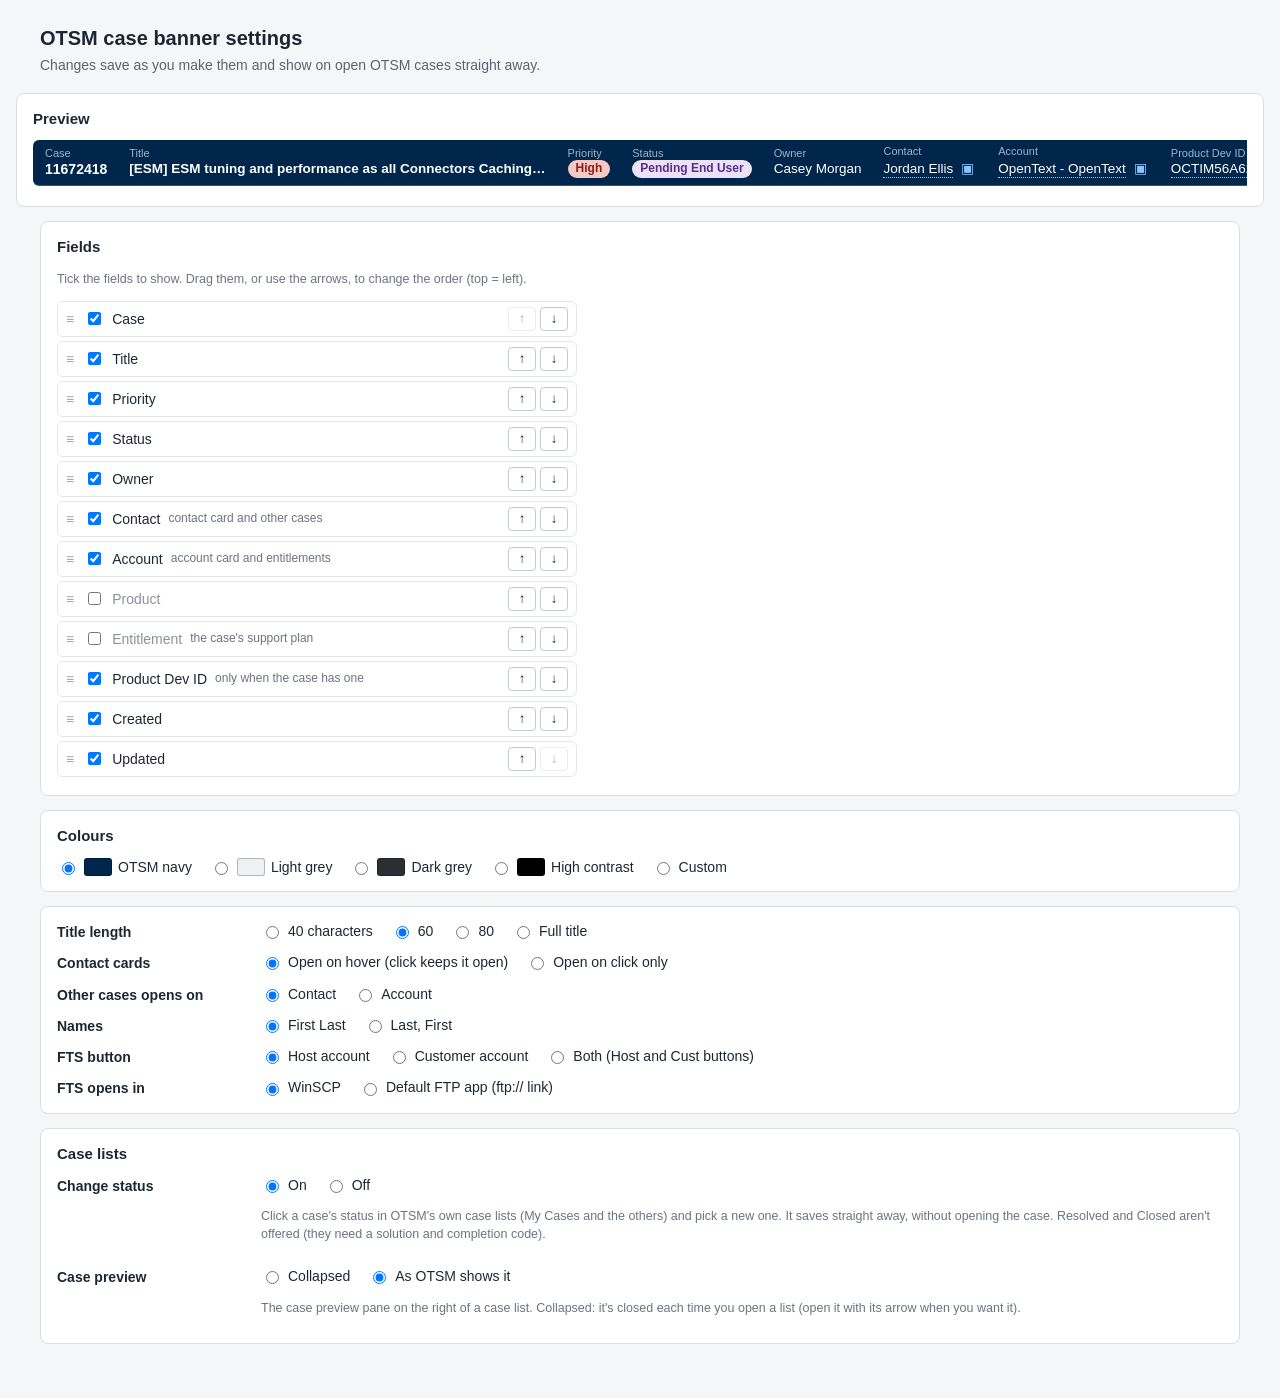
==== extension/options.html @ d8341c57 "1.7.2.1 (test build): setting to start case lists with OTSM's case preview collapsed Settings: a Cas" ====
<!doctype html>
<html lang="en">
<head>
<meta charset="utf-8">
<title>OTSM case banner settings</title>
<link rel="stylesheet" href="banner.css">
<style>
  body { margin: 0; background: #f4f6f8; color: #1d2733; font: 14px/1.45 "Segoe UI", Roboto, Arial, sans-serif; }
  main { max-width: 1200px; margin: 0 auto; padding: 0 16px 40px; }
  main:first-of-type { padding: 20px 16px 0; }
  h1 { font-size: 20px; margin: 4px 0 2px; }
  .sub { color: #5a6470; margin: 0 0 18px; }
  .version { font-size: 14px; font-weight: 400; color: #6b7480; margin-left: 6px; }
  section { background: #fff; border: 1px solid #d9dee3; border-radius: 8px; padding: 14px 16px; margin: 0 0 14px; }
  h2 { font-size: 15px; margin: 0 0 10px; }
  .hint { color: #6b7480; font-size: 12.5px; }
  /* Preview: the real banner styles, but in the page instead of fixed at the top */
  /* The preview uses the page's full width (the banner spans the whole window on OTSM); if it's still too wide,
     it scrolls, with the scrollbar below the banner rather than over it */
  section.preview { margin: 0 16px 14px; }
  .preview-scroll { overflow-x: auto; padding-bottom: 6px; margin-top: 4px; }
  #otsmb.otsmb-preview { position: static; height: 46px; border-radius: 6px; min-width: max-content; }
  /* Fields list */
  ul.fields { list-style: none; margin: 0; padding: 0; max-width: 520px; }
  ul.fields li { display: flex; align-items: center; gap: 10px; padding: 5px 8px; border: 1px solid #e3e7eb; border-radius: 6px; margin-bottom: 4px; background: #fff; cursor: grab; }
  ul.fields li.dragging { opacity: .4; }
  ul.fields li.over { border-color: #0b5cad; box-shadow: 0 -2px 0 #0b5cad; }
  ul.fields li label { flex: 1; display: flex; align-items: center; gap: 8px; cursor: pointer; }
  ul.fields li .note { color: #6b7480; font-size: 12px; }
  ul.fields li.off label span:first-of-type { color: #8a929b; }
  .arrows button { border: 1px solid #c4cad1; background: #fff; border-radius: 4px; width: 28px; height: 24px; cursor: pointer; color: #1d2733; }
  .arrows button:disabled { opacity: .35; cursor: default; }
  .grip { color: #a0a8b0; cursor: grab; user-select: none; }
  /* Choices */
  .choices { display: flex; flex-wrap: wrap; gap: 8px 18px; }
  .choices label { display: flex; align-items: center; gap: 6px; cursor: pointer; }
  .swatch { display: inline-block; width: 26px; height: 16px; border-radius: 3px; border: 1px solid rgba(0,0,0,.25); vertical-align: middle; }
  .custom { display: flex; gap: 16px; align-items: center; margin-top: 10px; }
  .custom input[type=color] { width: 44px; height: 28px; padding: 0; border: 1px solid #c4cad1; border-radius: 4px; background: none; }
  .row { display: grid; grid-template-columns: 190px 1fr; gap: 10px 14px; align-items: start; }
  .row > div:nth-child(odd) { font-weight: 600; padding-top: 1px; }
  #saved { position: fixed; right: 16px; bottom: 16px; background: #1b7f3b; color: #fff; padding: 6px 12px; border-radius: 6px; opacity: 0; transition: opacity .3s; }
  #saved.show { opacity: 1; }
  @media (max-width: 600px) { .row { grid-template-columns: 1fr; } }
</style>
</head>
<body>
<main>
  <h1>OTSM case banner settings <span id="version" class="version"></span></h1>
  <p class="sub">Changes save as you make them and show on open OTSM cases straight away.</p>
</main>
<section class="preview">
  <h2>Preview</h2>
  <div class="preview-scroll"><div id="otsmb" class="otsmb-preview"></div></div>
</section>
<main>
  <section>
    <h2>Fields</h2>
    <p class="hint">Tick the fields to show. Drag them, or use the arrows, to change the order (top = left).</p>
    <ul class="fields" id="fields"></ul>
  </section>

  <section>
    <h2>Colours</h2>
    <div class="choices" id="colors"></div>
    <div class="custom" id="custom">
      <label>Background <input type="color" id="customBg"></label>
      <label>Text <input type="color" id="customFg"></label>
    </div>
  </section>

  <section>
    <div class="row">
      <div>Title length</div>
      <div class="choices" id="titleMax"></div>
      <div>Contact cards</div>
      <div class="choices" id="cardsOnHover"></div>
      <div>Other cases opens on</div>
      <div class="choices" id="casesTab"></div>
      <div>Names</div>
      <div class="choices" id="names"></div>
      <div>FTS button</div>
      <div class="choices" id="fts"></div>
      <div>FTS opens in</div>
      <div class="choices" id="ftsApp"></div>
    </div>
  </section>
  <section>
    <h2>Case lists</h2>
    <div class="row">
      <div>Change status</div>
      <div>
        <div class="choices" id="statusEdit"></div>
        <p class="hint">Click a case's status in OTSM's own case lists (My Cases and the others) and pick a new one. It saves
          straight away, without opening the case. Resolved and Closed aren't offered (they need a solution and completion code).</p>
      </div>
      <div>Case preview</div>
      <div>
        <div class="choices" id="collapsePreview"></div>
        <p class="hint">The case preview pane on the right of a case list. Collapsed: it's closed each time you open a list
          (open it with its arrow when you want it).</p>
      </div>
    </div>
  </section>
</main>
<div id="saved">Saved</div>
<script src="settings.js"></script>
<script src="options.js"></script>
</body>
</html>
---- extension/banner.css ----
/* OTSM case banner. Everything is prefixed otsmb so it can't clash with SMAX's own styles. */
#otsmb {
  position: fixed; top: 0; left: 0; right: 0; z-index: 1035;
  height: var(--otsmb-h); box-sizing: border-box; padding: 0 12px;
  display: flex; align-items: center; gap: 22px; white-space: nowrap; overflow: hidden;
  background: var(--otsmb-bg, #00264b); color: var(--otsmb-fg, #fff); border-bottom: 1px solid var(--otsmb-line, rgba(255,255,255,.22));   /* colours from the settings (default OTSM's header navy) */
  font: 13px/1.3 "Segoe UI", Roboto, Arial, sans-serif;
}
html.otsmb-on { --otsmb-h: 46px; }
/* Push SMAX down below the banner: the page itself, its fixed navy header and the compact case header it shows once scrolled */
html.otsmb-on body { padding-top: var(--otsmb-h) !important; }
html.otsmb-on .navbar-fixed-top { top: var(--otsmb-h) !important; }
html.otsmb-on .pl-entity-page-minimized-header { top: calc(56px + var(--otsmb-h)) !important; }

/* When the window is narrow the title gives up room, then title and account together, then the contact (fit() in banner.js) */
#otsmb .otsmb-col { display: flex; flex-direction: column; justify-content: center; min-width: 0; flex: none; }
#otsmb .otsmb-grow { flex: 0 1 auto; min-width: 80px; }
#otsmb.otsmb-measure .otsmb-grow { flex: none !important; width: auto !important; }
#otsmb .otsmb-col-account .otsmb-value, #otsmb .otsmb-col-contact .otsmb-value { overflow: hidden; }
#otsmb .otsmb-label { font-size: 11px; color: var(--otsmb-label, #9db4cc); line-height: 1.2; }
#otsmb .otsmb-value { display: flex; align-items: center; gap: 3px 6px; min-width: 0; font-size: 13.5px; }
#otsmb .otsmb-value > * { min-width: 0; }
#otsmb .otsmb-id { font-weight: 700; font-size: 14px; cursor: copy; }
#otsmb .otsmb-copied { opacity: .55; }
#otsmb .otsmb-copyable { cursor: copy; }
#otsmb a.otsmb-link { color: inherit; border-bottom: 1px dotted var(--otsmb-icon, #8cc4ff); text-decoration: none; }
#otsmb .otsmb-title { font-weight: 600; overflow: hidden; text-overflow: ellipsis; }
#otsmb .otsmb-actions { margin-left: auto; display: flex; align-items: center; gap: 6px; flex: none; }
#otsmb .otsmb-dim { color: var(--otsmb-label, #9db4cc); }
#otsmb .otsmb-err { color: #ffb4ab; }
#otsmb .otsmb-name { color: inherit; cursor: pointer; border-bottom: 1px dotted var(--otsmb-icon, #8cc4ff); overflow: hidden; text-overflow: ellipsis; }
#otsmb .otsmb-name:hover { border-bottom-style: solid; }
#otsmb .otsmb-icon { border: 0; background: none; padding: 2px; color: var(--otsmb-icon, #8cc4ff); cursor: pointer; display: inline-flex; border-radius: 4px; flex: none; }
#otsmb .otsmb-icon:hover { background: color-mix(in srgb, var(--otsmb-fg, #fff) 15%, transparent); }
#otsmb .otsmb-btn { background: #1a73e8; color: #fff; padding: 3px 12px; border-radius: 4px; font-weight: 600; text-decoration: none; }
#otsmb .otsmb-btn:hover { background: #3b8bf0; }
#otsmb .otsmb-btn.otsmb-btn-sm { padding: 0 8px; font-size: 12px; line-height: 18px; }
#otsmb .otsmb-fts2 { display: flex; gap: 4px; }

.otsmb-dim { color: #6b7480; }
.otsmb-err { color: #b3261e; }
.otsmb-pill { display: inline-block; padding: 1px 8px; border-radius: 10px; font-size: 12px; font-weight: 600; background: #e3e7ec; color: #1d2733; }
.otsmb-st-RequestStatusInProgress { background: #d6e8fb; color: #0b4a8a; }
.otsmb-st-RequestStatusReady, .otsmb-st-RequestStatusNeedsAttentionc { background: #fde2c4; color: #8a4a00; }
.otsmb-st-RequestStatusPending, .otsmb-st-RequestStatusPendingInternalc, .otsmb-st-RequestStatusSuspended { background: #ece2f7; color: #5b2d8e; }
.otsmb-st-RequestStatusComplete, .otsmb-st-RequestStatusClosedc { background: #dcefe0; color: #1b6b34; }
.otsmb-pr-critical { background: #b3261e; color: #fff; }
.otsmb-pr-high { background: #f6c9c5; color: #8c1d18; }
.otsmb-vip { background: #e8b400; color: #1d2733; margin-left: 6px; }
.otsmb-follow { background: #e0ecf8; color: #0b4a8a; font-size: 11px; padding: 0 6px; }

/* Popups and contact cards */
.otsmb-float {
  position: fixed; z-index: 1045; max-width: calc(100vw - 16px); min-width: 260px; max-height: 70vh; overflow: auto;
  background: #fff; color: #1d2733; border: 1px solid #c4cad1; border-radius: 6px; padding: 10px 12px;
  box-shadow: 0 6px 20px rgba(0,0,0,.2); font: 13px/1.4 "Segoe UI", Roboto, Arial, sans-serif;
}
.otsmb-float.otsmb-pinned { border-color: #0b5cad; }
.otsmb-close { position: absolute; top: 4px; right: 6px; border: 0; background: none; font-size: 22px; line-height: 1; color: #5a6470; cursor: pointer; padding: 2px 6px; border-radius: 4px; }
.otsmb-close:hover { background: #e9ecef; color: #1d2733; }
.otsmb-float .otsmb-tabs, .otsmb-float .otsmb-card-title { padding-right: 32px; }
.otsmb-float a { color: #0b5cad; text-decoration: none; }
.otsmb-float a:hover { text-decoration: underline; }
.otsmb-card-title { font-weight: 700; font-size: 14px; margin-bottom: 6px; }
.otsmb-team { margin-top: 8px; padding-top: 8px; border-top: 1px solid #e6e9ec; }
.otsmb-card-sub { font-weight: 700; margin-bottom: 4px; }
.otsmb-tel { white-space: nowrap; }
.otsmb-float a.otsmb-teledit { margin-left: 5px; color: #6b7480; display: inline-flex; vertical-align: -1px; }
.otsmb-float a.otsmb-teledit:hover { color: #0b5cad; text-decoration: none; }
.otsmb-note { white-space: pre-line; background: #fff8e1; border-left: 3px solid #e8b400; padding: 4px 8px; margin-top: 4px; max-width: 520px; user-select: text; }
.otsmb-card th { text-align: left; color: #5a6470; font-weight: 600; padding: 2px 12px 2px 0; vertical-align: top; white-space: nowrap; }
.otsmb-card td { padding: 2px 0; user-select: text; }
.otsmb-scroll { max-height: calc(70vh - 80px); overflow: auto; }
.otsmb-table { border-collapse: collapse; width: 100%; }
.otsmb-table th { position: sticky; top: 0; background: #f1f3f5; text-align: left; font-weight: 600; padding: 4px 8px; white-space: nowrap; }
.otsmb-table td { padding: 3px 8px; border-top: 1px solid #e6e9ec; white-space: nowrap; }
.otsmb-table td.otsmb-wrap { white-space: normal; min-width: 220px; }
.otsmb-table tr.otsmb-current td { background: #fff3c4; font-weight: 600; }
.otsmb-table tr.otsmb-closed td { color: #8a929b; }
.otsmb-table td.otsmb-center { text-align: center; color: #1b7f3b; font-weight: 700; }
.otsmb-tabs { display: flex; gap: 4px; margin-bottom: 8px; }
.otsmb-tabs button { border: 1px solid #c4cad1; background: #fff; border-radius: 4px; padding: 2px 10px; cursor: pointer; font: inherit; }
.otsmb-tabs button.otsmb-on { background: #0b5cad; border-color: #0b5cad; color: #fff; }

/* Status change from SMAX's case lists */
.otsmb-status-cell { cursor: pointer; text-decoration: underline dotted #8a929b; text-underline-offset: 3px; }
.otsmb-status-cell:hover { color: #0b5cad; }
.otsmb-status-saved { font-weight: 600; color: #1b7f3b; }
.otsmb-statusmenu { display: flex; flex-direction: column; gap: 2px; min-width: 190px; padding-right: 26px; }
.otsmb-statusopt { text-align: left; border: 0; background: none; padding: 5px 8px; border-radius: 4px; font: inherit; cursor: pointer; color: #1d2733; }
.otsmb-statusopt:hover:not(:disabled) { background: #e8f0fb; }
.otsmb-statusopt.otsmb-on { font-weight: 700; cursor: default; color: #0b4a8a; }
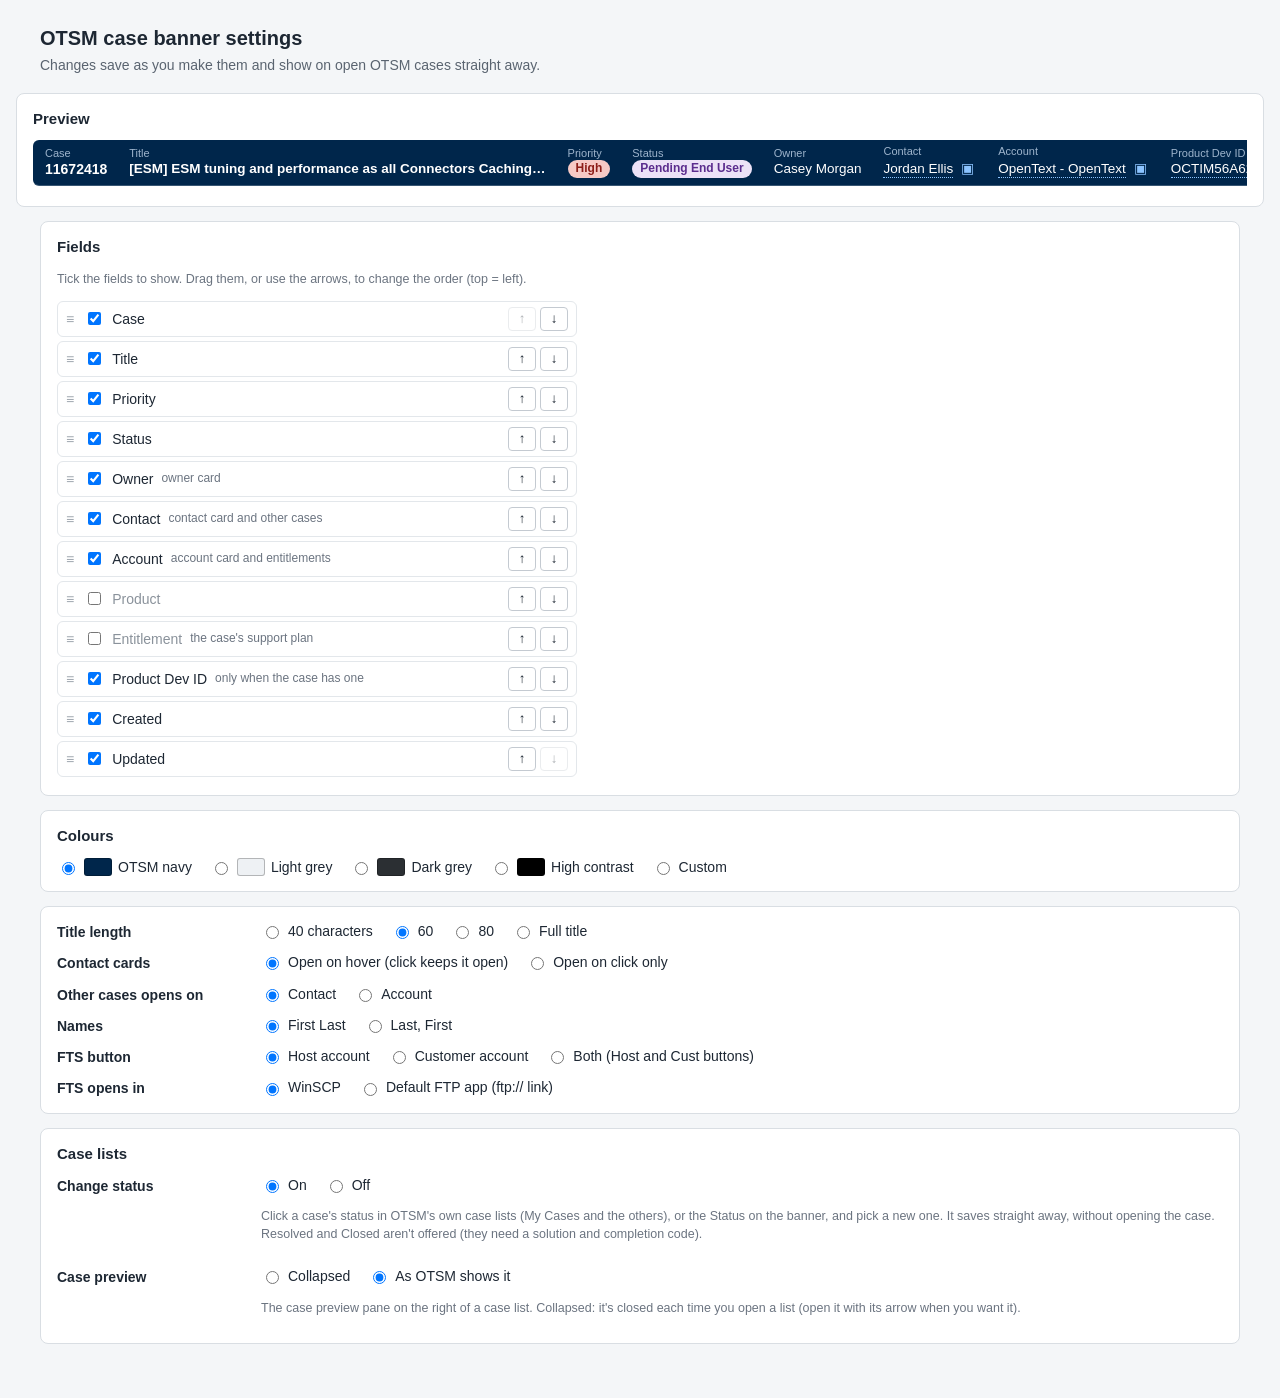
==== commit fb30685f: "1.7.8.3 (test build): change status, owner card and who created/updated from the banner - Status: cl" ====
--- a/extension/options.html
+++ b/extension/options.html
@@ -91,8 +91,9 @@
       <div>Change status</div>
       <div>
         <div class="choices" id="statusEdit"></div>
-        <p class="hint">Click a case's status in OTSM's own case lists (My Cases and the others) and pick a new one. It saves
-          straight away, without opening the case. Resolved and Closed aren't offered (they need a solution and completion code).</p>
+        <p class="hint">Click a case's status in OTSM's own case lists (My Cases and the others), or the Status on the banner,
+          and pick a new one. It saves straight away, without opening the case. Resolved and Closed aren't offered (they need
+          a solution and completion code).</p>
       </div>
       <div>Case preview</div>
       <div>
--- a/extension/banner.css
+++ b/extension/banner.css
@@ -23,19 +23,26 @@
 #otsmb .otsmb-id { font-weight: 700; font-size: 14px; cursor: copy; }
 #otsmb .otsmb-copied { opacity: .55; }
 #otsmb .otsmb-copyable { cursor: copy; }
-#otsmb a.otsmb-link { color: inherit; border-bottom: 1px dotted var(--otsmb-icon, #8cc4ff); text-decoration: none; }
+#otsmb a.otsmb-link { color: inherit; border-bottom: 1px dotted var(--otsmb-icon, #8cc4ff); text-decoration: none; cursor: pointer; }
 #otsmb .otsmb-title { font-weight: 600; overflow: hidden; text-overflow: ellipsis; }
 #otsmb .otsmb-actions { margin-left: auto; display: flex; align-items: center; gap: 6px; flex: none; }
 #otsmb .otsmb-dim { color: var(--otsmb-label, #9db4cc); }
 #otsmb .otsmb-err { color: #ffb4ab; }
 #otsmb .otsmb-name { color: inherit; cursor: pointer; border-bottom: 1px dotted var(--otsmb-icon, #8cc4ff); overflow: hidden; text-overflow: ellipsis; }
 #otsmb .otsmb-name:hover { border-bottom-style: solid; }
+#otsmb .otsmb-byinfo { cursor: help; border-bottom: 1px dotted var(--otsmb-label, #9db4cc); }
+#otsmb .otsmb-pill.otsmb-status-edit { cursor: pointer; }
+#otsmb .otsmb-pill.otsmb-status-edit:hover { box-shadow: 0 0 0 2px var(--otsmb-icon, #8cc4ff); }
 #otsmb .otsmb-icon { border: 0; background: none; padding: 2px; color: var(--otsmb-icon, #8cc4ff); cursor: pointer; display: inline-flex; border-radius: 4px; flex: none; }
 #otsmb .otsmb-icon:hover { background: color-mix(in srgb, var(--otsmb-fg, #fff) 15%, transparent); }
 #otsmb .otsmb-btn { background: #1a73e8; color: #fff; padding: 3px 12px; border-radius: 4px; font-weight: 600; text-decoration: none; }
+#otsmb button.otsmb-btn { border: 0; cursor: pointer; font: inherit; font-weight: 600; }
 #otsmb .otsmb-btn:hover { background: #3b8bf0; }
 #otsmb .otsmb-btn.otsmb-btn-sm { padding: 0 8px; font-size: 12px; line-height: 18px; }
 #otsmb .otsmb-fts2 { display: flex; gap: 4px; }
+#otsmb .otsmb-more { border: 0; background: rgba(127,127,127,.28); color: inherit; border-radius: 9px; padding: 0 6px; font: inherit; font-size: 11px; font-weight: 700; line-height: 16px; cursor: pointer; flex: none; }
+#otsmb .otsmb-more:hover { background: rgba(127,127,127,.45); }
+#otsmb .otsmb-more:focus:not(:focus-visible) { outline: none; }
 
 .otsmb-dim { color: #6b7480; }
 .otsmb-err { color: #b3261e; }
@@ -64,6 +71,8 @@
 .otsmb-card-title { font-weight: 700; font-size: 14px; margin-bottom: 6px; }
 .otsmb-team { margin-top: 8px; padding-top: 8px; border-top: 1px solid #e6e9ec; }
 .otsmb-card-sub { font-weight: 700; margin-bottom: 4px; }
+.otsmb-devids > div:not(.otsmb-card-sub) { padding: 2px 0; }
+.otsmb-devids a { cursor: pointer; }
 .otsmb-tel { white-space: nowrap; }
 .otsmb-float a.otsmb-teledit { margin-left: 5px; color: #6b7480; display: inline-flex; vertical-align: -1px; }
 .otsmb-float a.otsmb-teledit:hover { color: #0b5cad; text-decoration: none; }
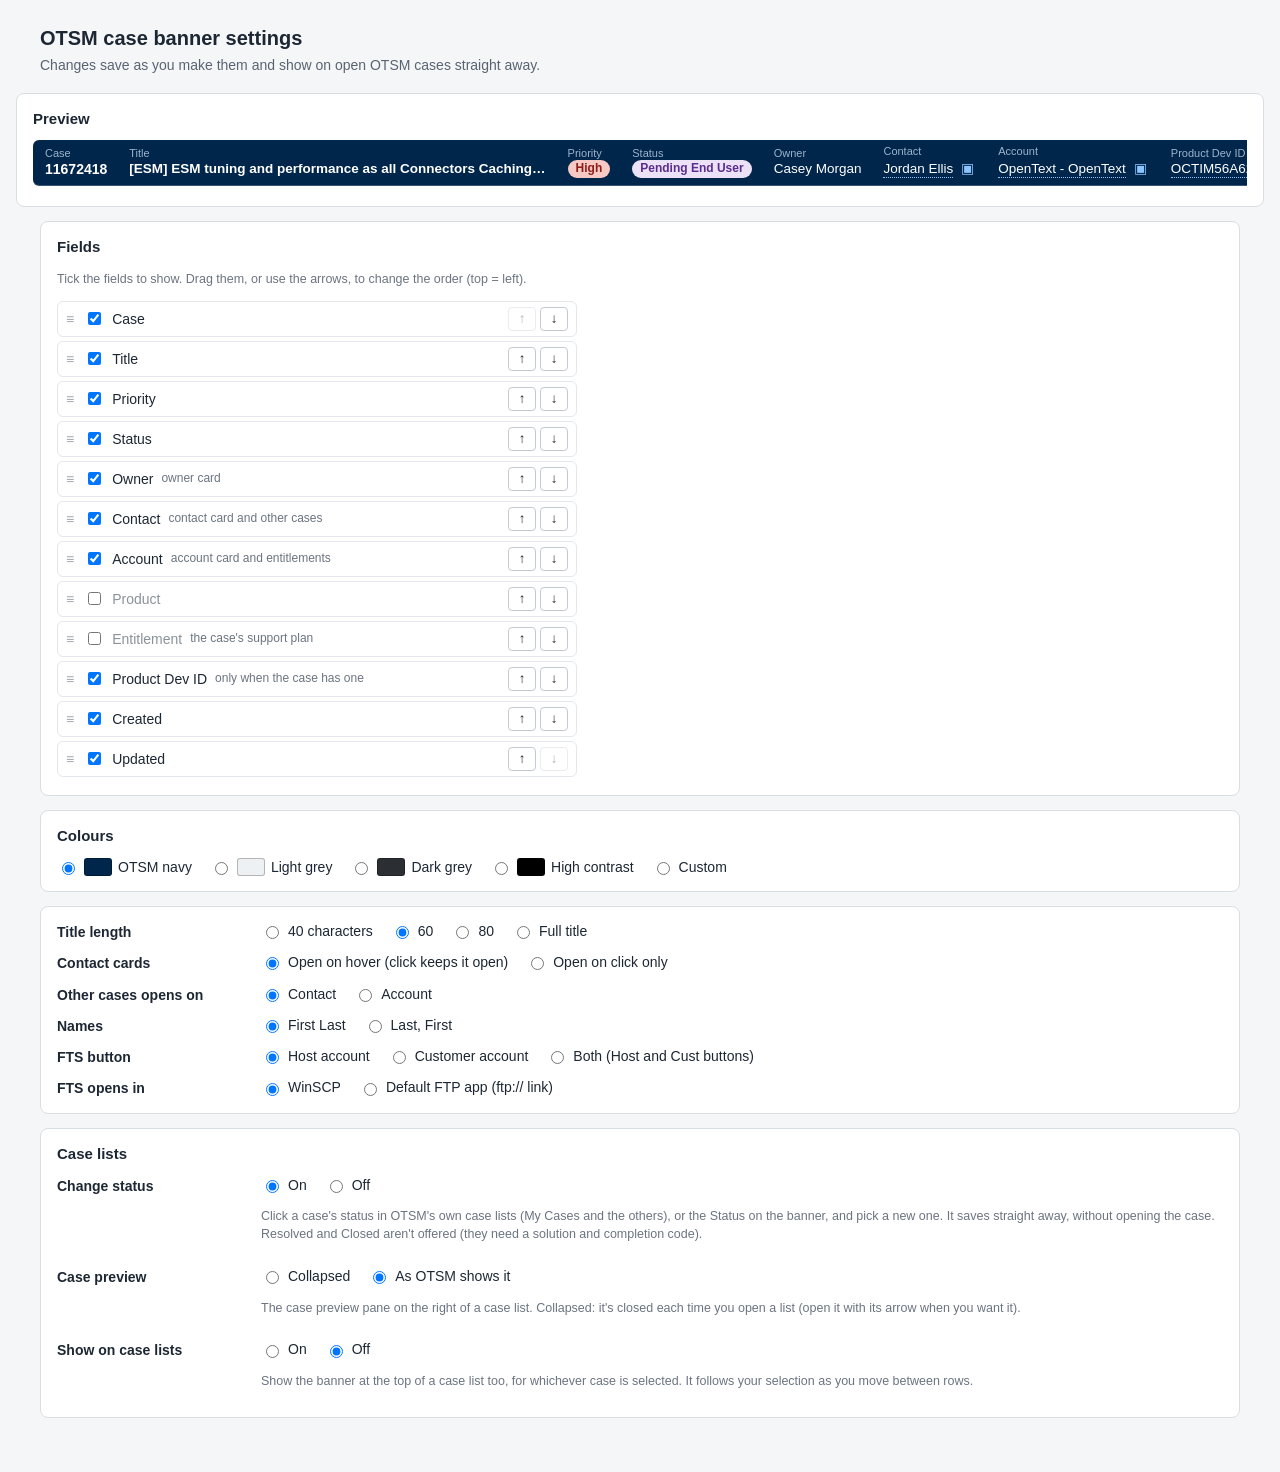
==== commit b37e9ace: "1.7.9.7 (test build): show the banner on a case list, for the selected case New "Show on case lists"" ====
--- a/extension/options.html
+++ b/extension/options.html
@@ -101,6 +101,12 @@
         <p class="hint">The case preview pane on the right of a case list. Collapsed: it's closed each time you open a list
           (open it with its arrow when you want it).</p>
       </div>
+      <div>Show on case lists</div>
+      <div>
+        <div class="choices" id="listBanner"></div>
+        <p class="hint">Show the banner at the top of a case list too, for whichever case is selected. It follows your
+          selection as you move between rows.</p>
+      </div>
     </div>
   </section>
 </main>
--- a/extension/banner.css
+++ b/extension/banner.css
@@ -91,6 +91,9 @@
 .otsmb-tabs button { border: 1px solid #c4cad1; background: #fff; border-radius: 4px; padding: 2px 10px; cursor: pointer; font: inherit; }
 .otsmb-tabs button.otsmb-on { background: #0b5cad; border-color: #0b5cad; color: #fff; }
 
+/* Let the case list's text be selected and copied (SMAX's grids set user-select: none) */
+.slick-cell, .slick-cell * { -webkit-user-select: text !important; user-select: text !important; }
+
 /* Status change from SMAX's case lists */
 .otsmb-status-cell { cursor: pointer; text-decoration: underline dotted #8a929b; text-underline-offset: 3px; }
 .otsmb-status-cell:hover { color: #0b5cad; }
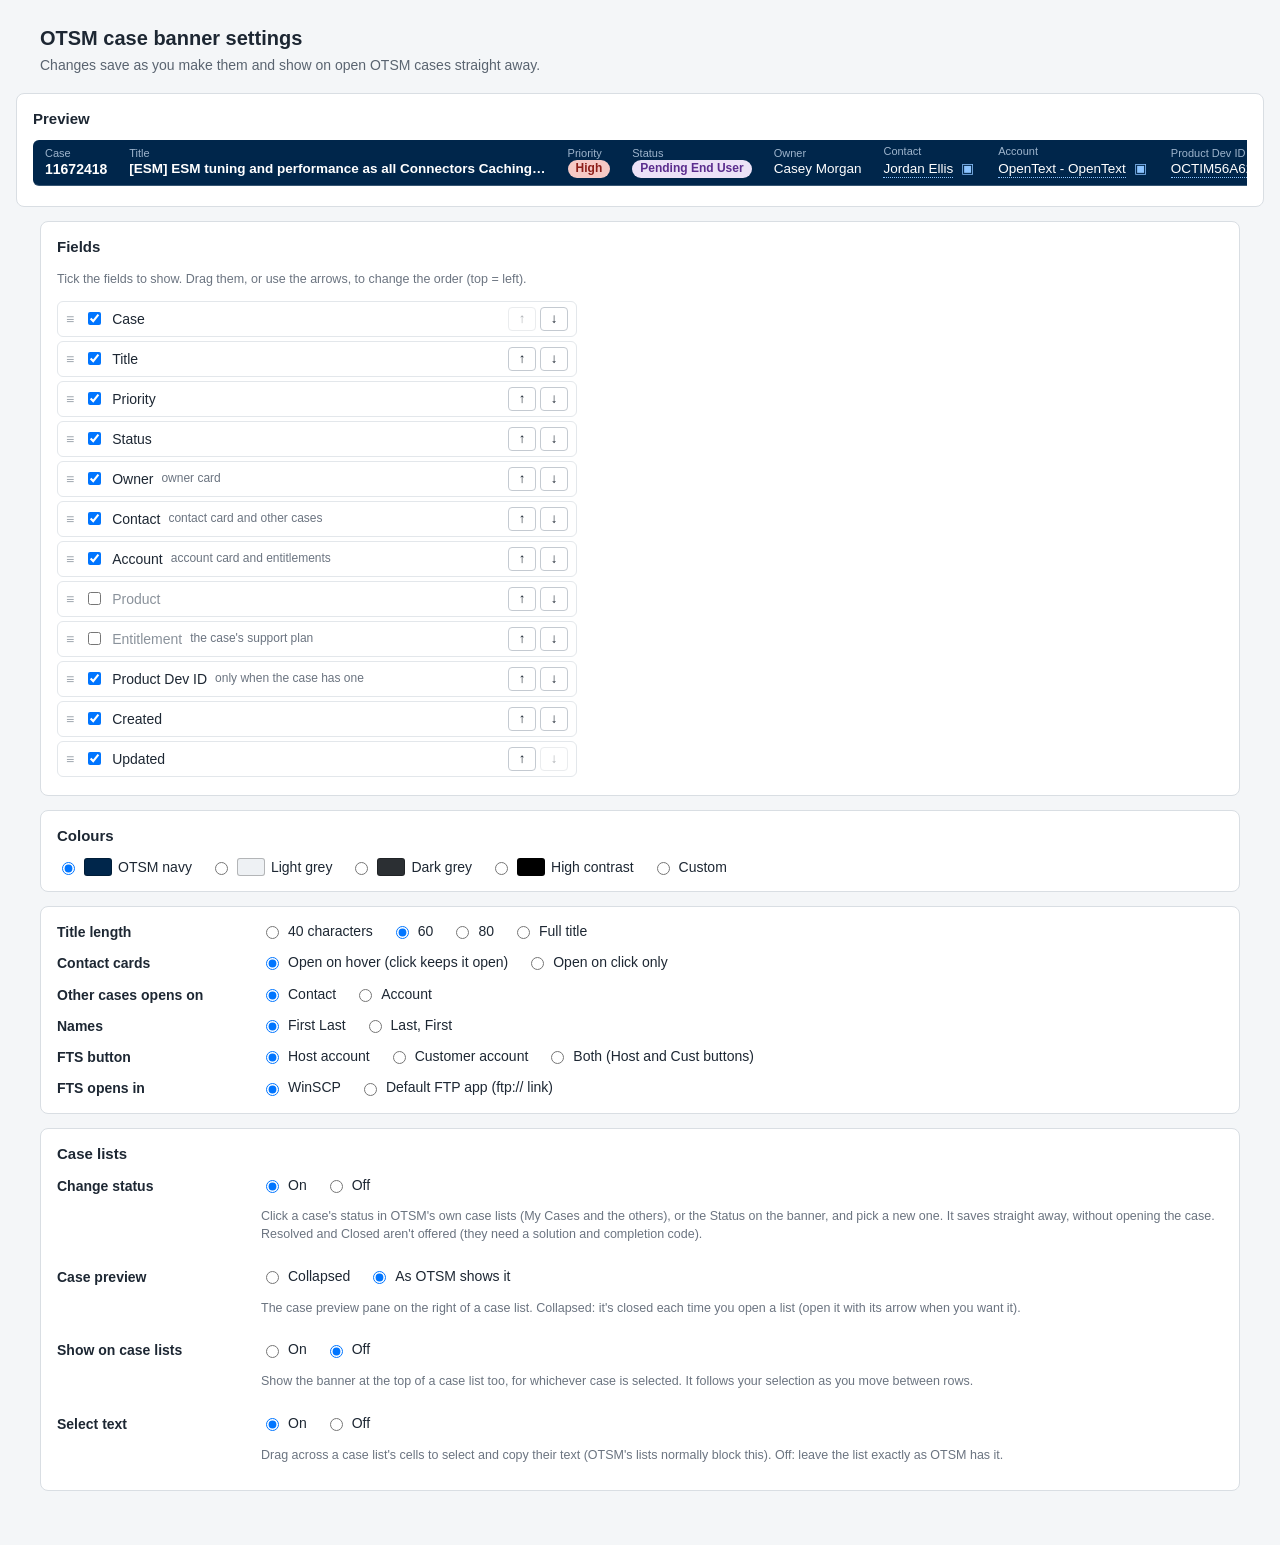
==== commit 1dbc8288: "1.7.9.14 (test build): keep the first list selection; add a Select text on/off setting Fix the first" ====
--- a/extension/options.html
+++ b/extension/options.html
@@ -107,6 +107,12 @@
         <p class="hint">Show the banner at the top of a case list too, for whichever case is selected. It follows your
           selection as you move between rows.</p>
       </div>
+      <div>Select text</div>
+      <div>
+        <div class="choices" id="listSelect"></div>
+        <p class="hint">Drag across a case list's cells to select and copy their text (OTSM's lists normally block this).
+          Off: leave the list exactly as OTSM has it.</p>
+      </div>
     </div>
   </section>
 </main>
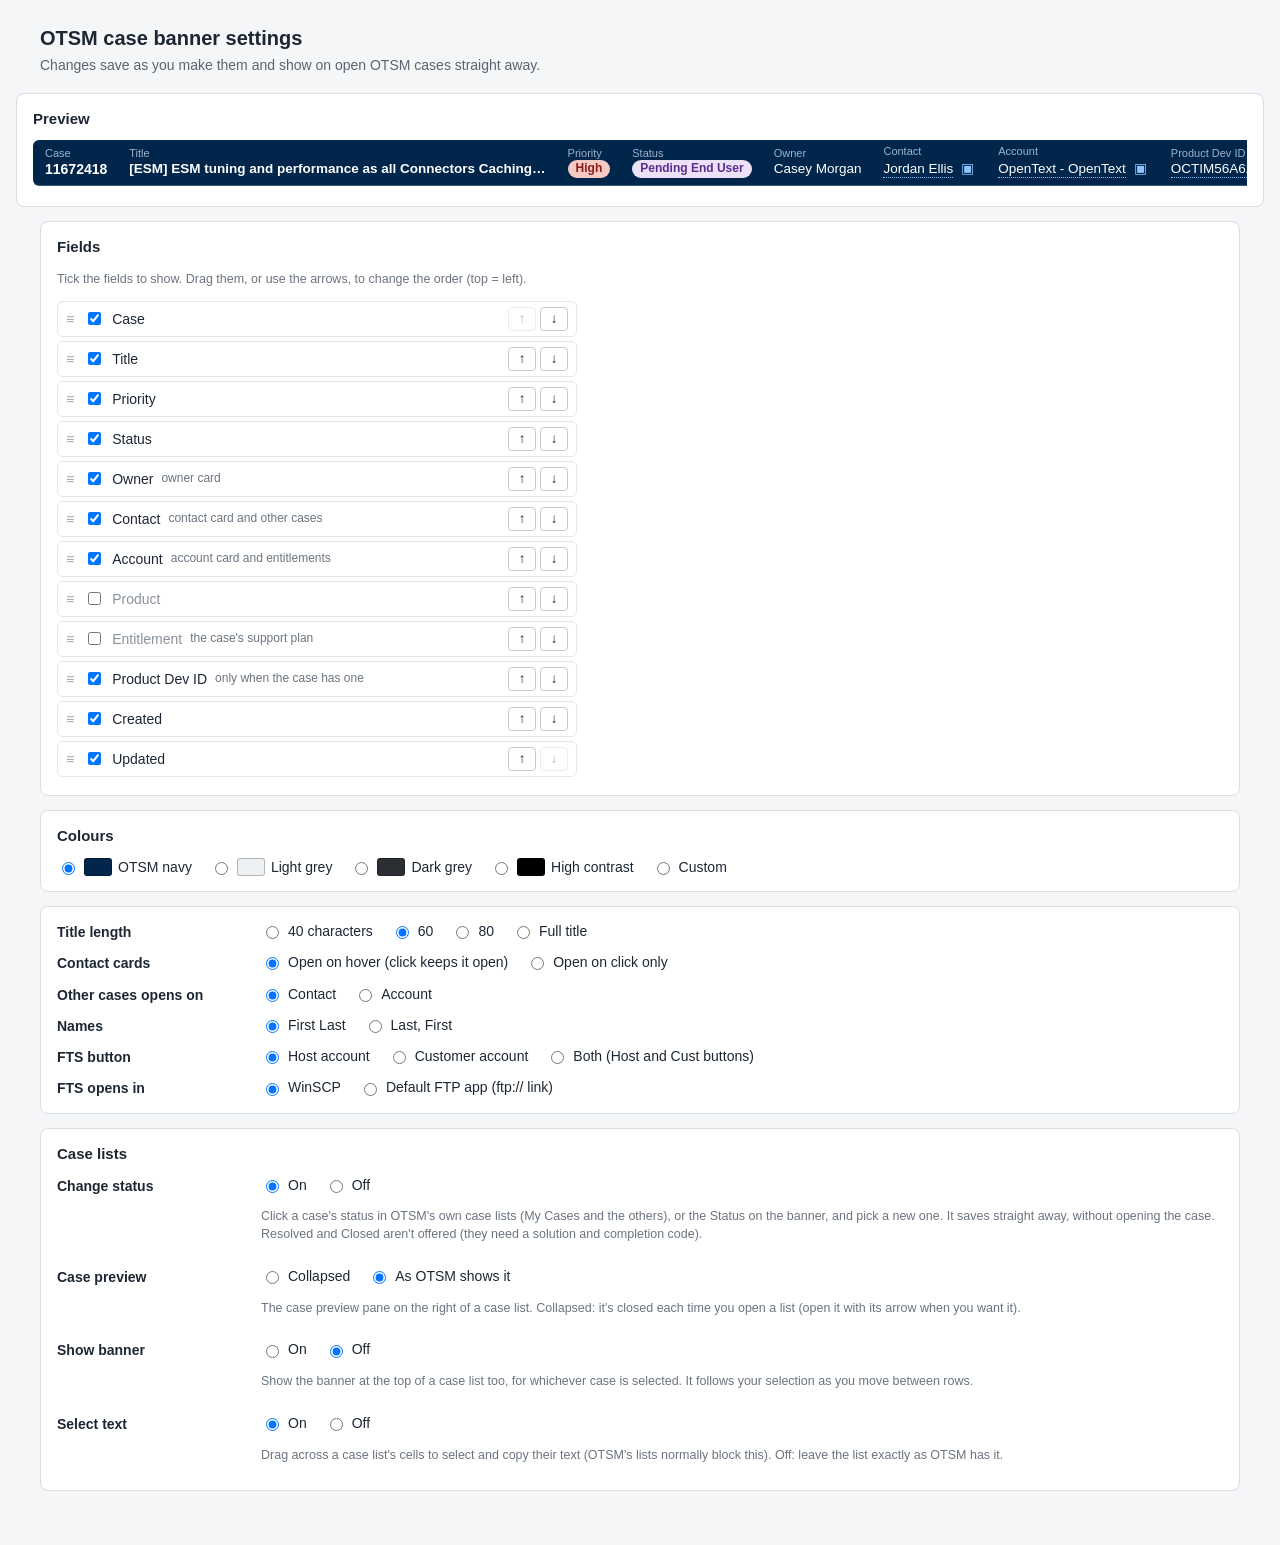
==== commit 728aa67a: "1.7.9.18 (test build): sync OTSM's Status again on returning to General; "Show banner" label A statu" ====
--- a/extension/options.html
+++ b/extension/options.html
@@ -101,7 +101,7 @@
         <p class="hint">The case preview pane on the right of a case list. Collapsed: it's closed each time you open a list
           (open it with its arrow when you want it).</p>
       </div>
-      <div>Show on case lists</div>
+      <div>Show banner</div>
       <div>
         <div class="choices" id="listBanner"></div>
         <p class="hint">Show the banner at the top of a case list too, for whichever case is selected. It follows your
--- a/extension/banner.css
+++ b/extension/banner.css
@@ -11,6 +11,9 @@
 html.otsmb-on body { padding-top: var(--otsmb-h) !important; }
 html.otsmb-on .navbar-fixed-top { top: var(--otsmb-h) !important; }
 html.otsmb-on .pl-entity-page-minimized-header { top: calc(56px + var(--otsmb-h)) !important; }
+/* A case list's whole UI (view tabs, filters, toolbar, grid) is absolutely positioned at top:56px to clear the navy nav;
+   move it below the banner too, or the banner-shifted nav covers its top row (the MY CASES / CLOSED / ID view tabs) */
+html.otsmb-on .grid-page-layout { top: calc(56px + var(--otsmb-h)) !important; }
 
 /* When the window is narrow the title gives up room, then title and account together, then the contact (fit() in banner.js) */
 #otsmb .otsmb-col { display: flex; flex-direction: column; justify-content: center; min-width: 0; flex: none; }
@@ -46,6 +49,16 @@
 
 .otsmb-dim { color: #6b7480; }
 .otsmb-err { color: #b3261e; }
+/* Long customer emails shown in place in Discussions (emailView in banner.js) */
+.otsmb-mailbtn { margin-left: 8px; padding: 1px 9px; border: 1px solid #0b5cad; border-radius: 3px; background: #fff; color: #0b5cad; font: 600 12px/1.5 "Segoe UI", Roboto, Arial, sans-serif; cursor: pointer; }
+.otsmb-mailbtn:hover { background: #e8f1fb; }
+.otsmb-mail { margin: 8px 0 4px; padding: 8px 10px; border: 1px solid #c4cad1; border-radius: 4px; background: #fff; color: #1d2733; font: 13px/1.4 "Segoe UI", Roboto, Arial, sans-serif; }
+.otsmb-mailhead { border-collapse: collapse; margin-bottom: 6px; }
+.otsmb-mailhead th { padding: 1px 12px 1px 0; color: #5a6470; font-weight: 600; text-align: left; vertical-align: top; white-space: nowrap; }
+.otsmb-mailhead td { padding: 1px 0; overflow-wrap: anywhere; }
+.otsmb-mailfiles { margin-bottom: 6px; color: #5a6470; }
+.otsmb-mailframe { display: block; width: 100%; height: 120px; border: 0; border-top: 1px solid #e3e7ec; }
+.otsmb-mailquote { margin: 6px 0 0; }
 .otsmb-pill { display: inline-block; padding: 1px 8px; border-radius: 10px; font-size: 12px; font-weight: 600; background: #e3e7ec; color: #1d2733; }
 .otsmb-st-RequestStatusInProgress { background: #d6e8fb; color: #0b4a8a; }
 .otsmb-st-RequestStatusReady, .otsmb-st-RequestStatusNeedsAttentionc { background: #fde2c4; color: #8a4a00; }
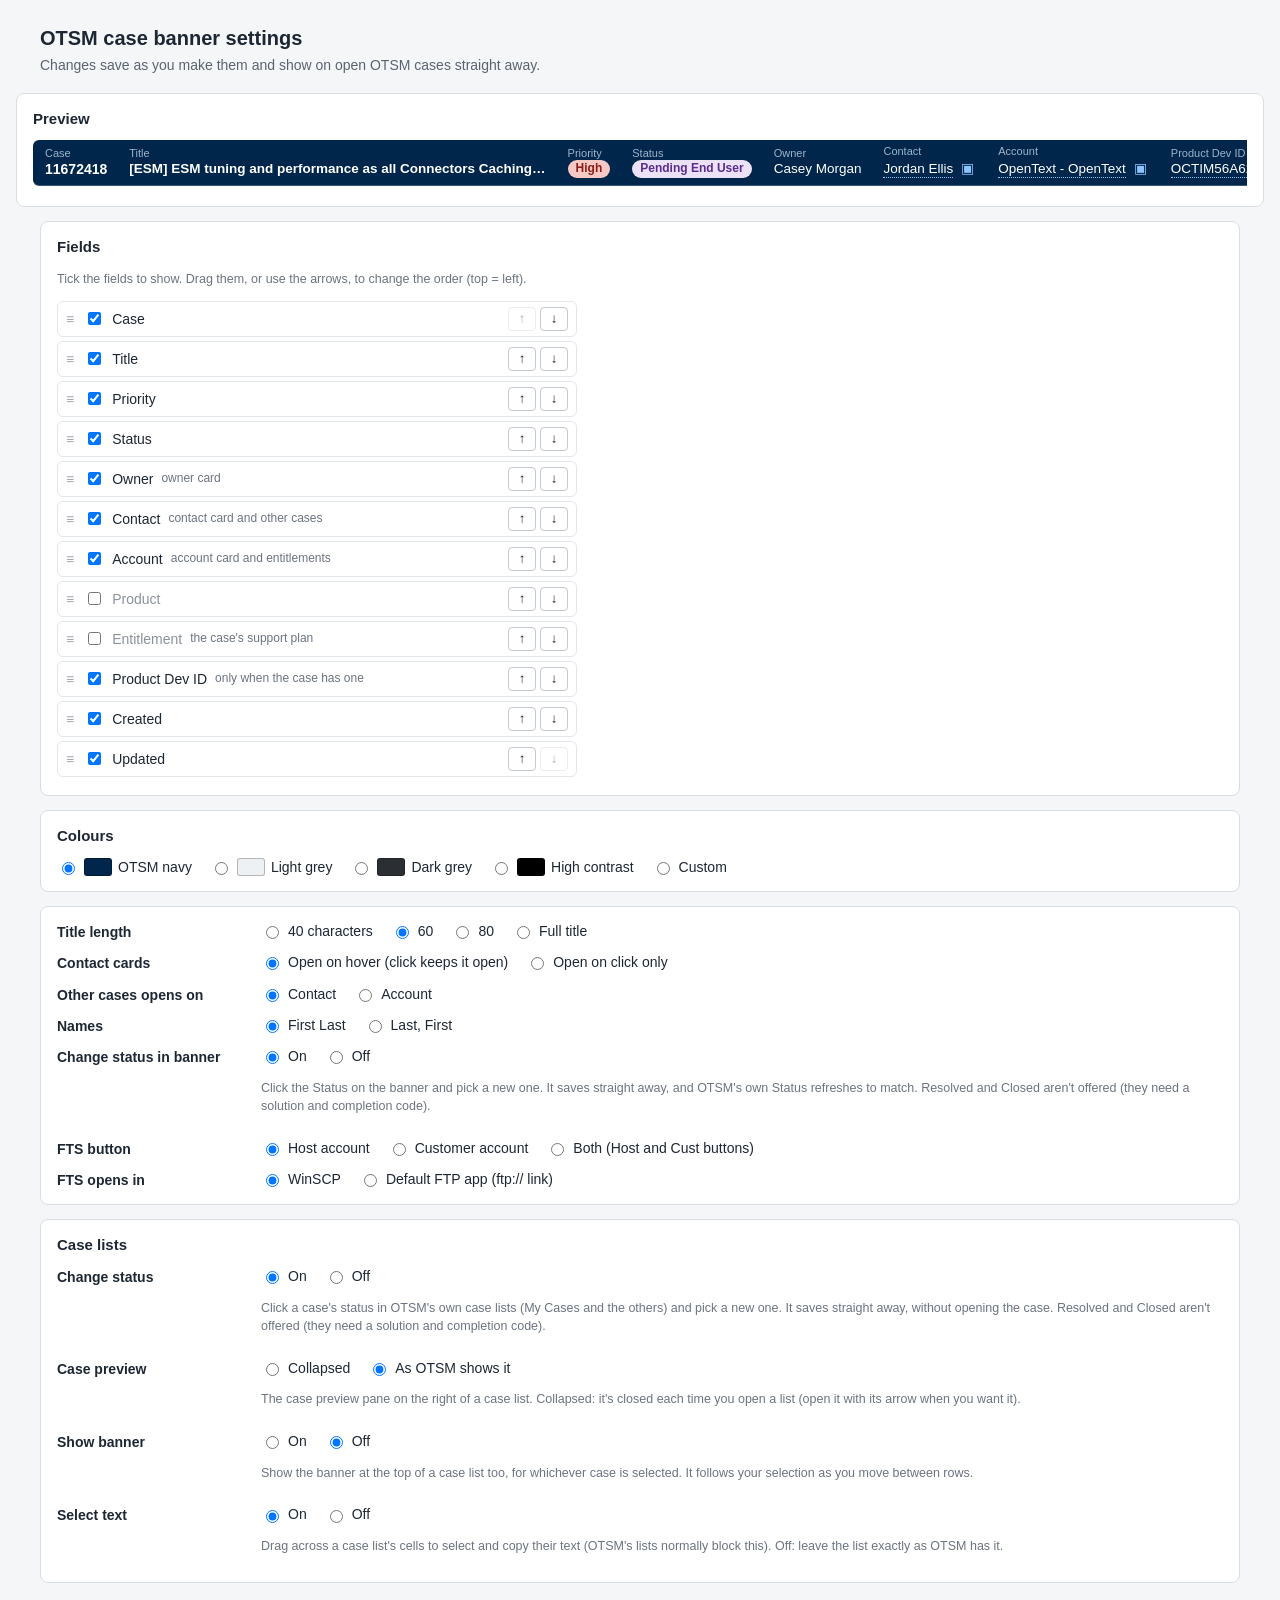
==== commit bf6909c3: "1.7.9.19 (test build): separate "Change status in banner" setting The Change status setting (Case li" ====
--- a/extension/options.html
+++ b/extension/options.html
@@ -79,6 +79,12 @@
       <div class="choices" id="casesTab"></div>
       <div>Names</div>
       <div class="choices" id="names"></div>
+      <div>Change status in banner</div>
+      <div>
+        <div class="choices" id="bannerStatusEdit"></div>
+        <p class="hint">Click the Status on the banner and pick a new one. It saves straight away, and OTSM's own Status
+          refreshes to match. Resolved and Closed aren't offered (they need a solution and completion code).</p>
+      </div>
       <div>FTS button</div>
       <div class="choices" id="fts"></div>
       <div>FTS opens in</div>
@@ -91,8 +97,7 @@
       <div>Change status</div>
       <div>
         <div class="choices" id="statusEdit"></div>
-        <p class="hint">Click a case's status in OTSM's own case lists (My Cases and the others), or the Status on the banner,
-          and pick a new one. It saves straight away, without opening the case. Resolved and Closed aren't offered (they need
+        <p class="hint">Click a case's status in OTSM's own case lists (My Cases and the others) and pick a new one. It saves straight away, without opening the case. Resolved and Closed aren't offered (they need
           a solution and completion code).</p>
       </div>
       <div>Case preview</div>
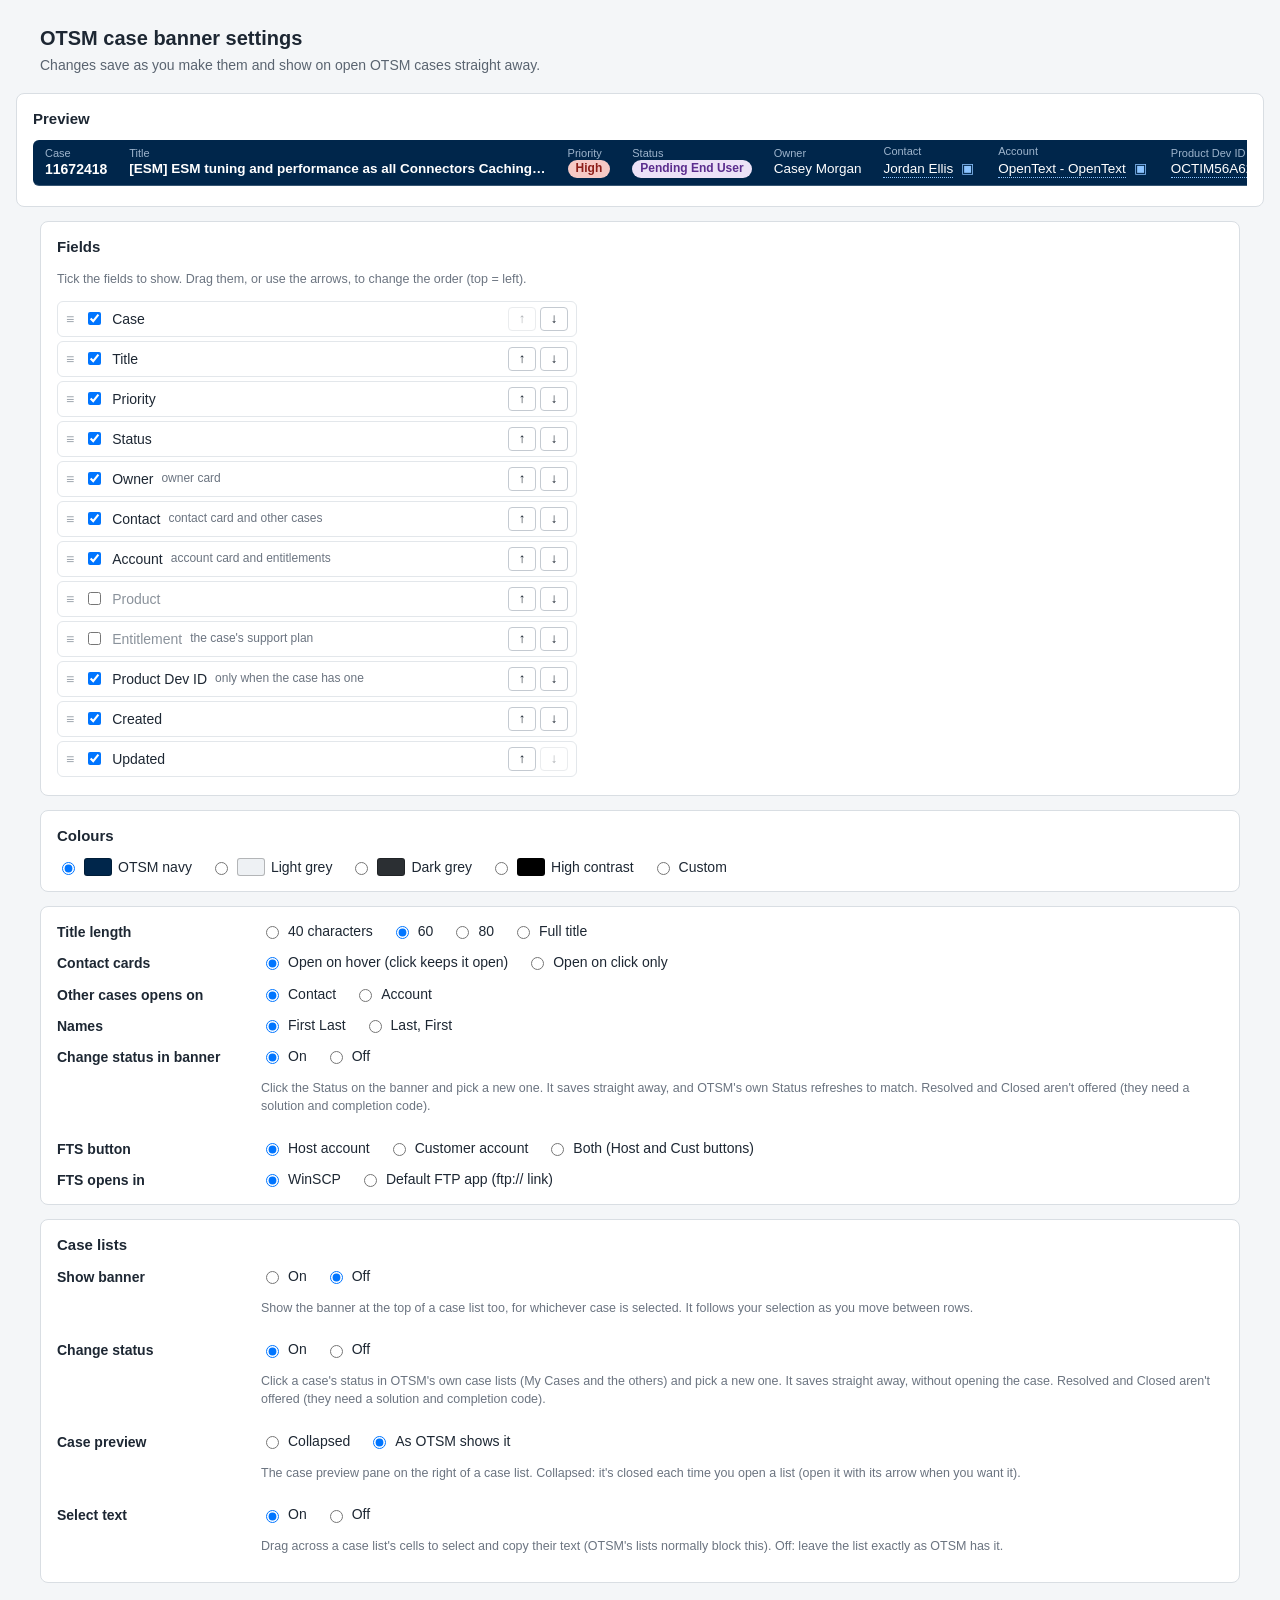
==== commit b2dbd163: "Release 1.8.0: long customer emails in Discussions, banner on case lists Everything from test builds" ====
--- a/extension/options.html
+++ b/extension/options.html
@@ -94,6 +94,12 @@
   <section>
     <h2>Case lists</h2>
     <div class="row">
+      <div>Show banner</div>
+      <div>
+        <div class="choices" id="listBanner"></div>
+        <p class="hint">Show the banner at the top of a case list too, for whichever case is selected. It follows your
+          selection as you move between rows.</p>
+      </div>
       <div>Change status</div>
       <div>
         <div class="choices" id="statusEdit"></div>
@@ -105,12 +111,6 @@
         <div class="choices" id="collapsePreview"></div>
         <p class="hint">The case preview pane on the right of a case list. Collapsed: it's closed each time you open a list
           (open it with its arrow when you want it).</p>
-      </div>
-      <div>Show banner</div>
-      <div>
-        <div class="choices" id="listBanner"></div>
-        <p class="hint">Show the banner at the top of a case list too, for whichever case is selected. It follows your
-          selection as you move between rows.</p>
       </div>
       <div>Select text</div>
       <div>
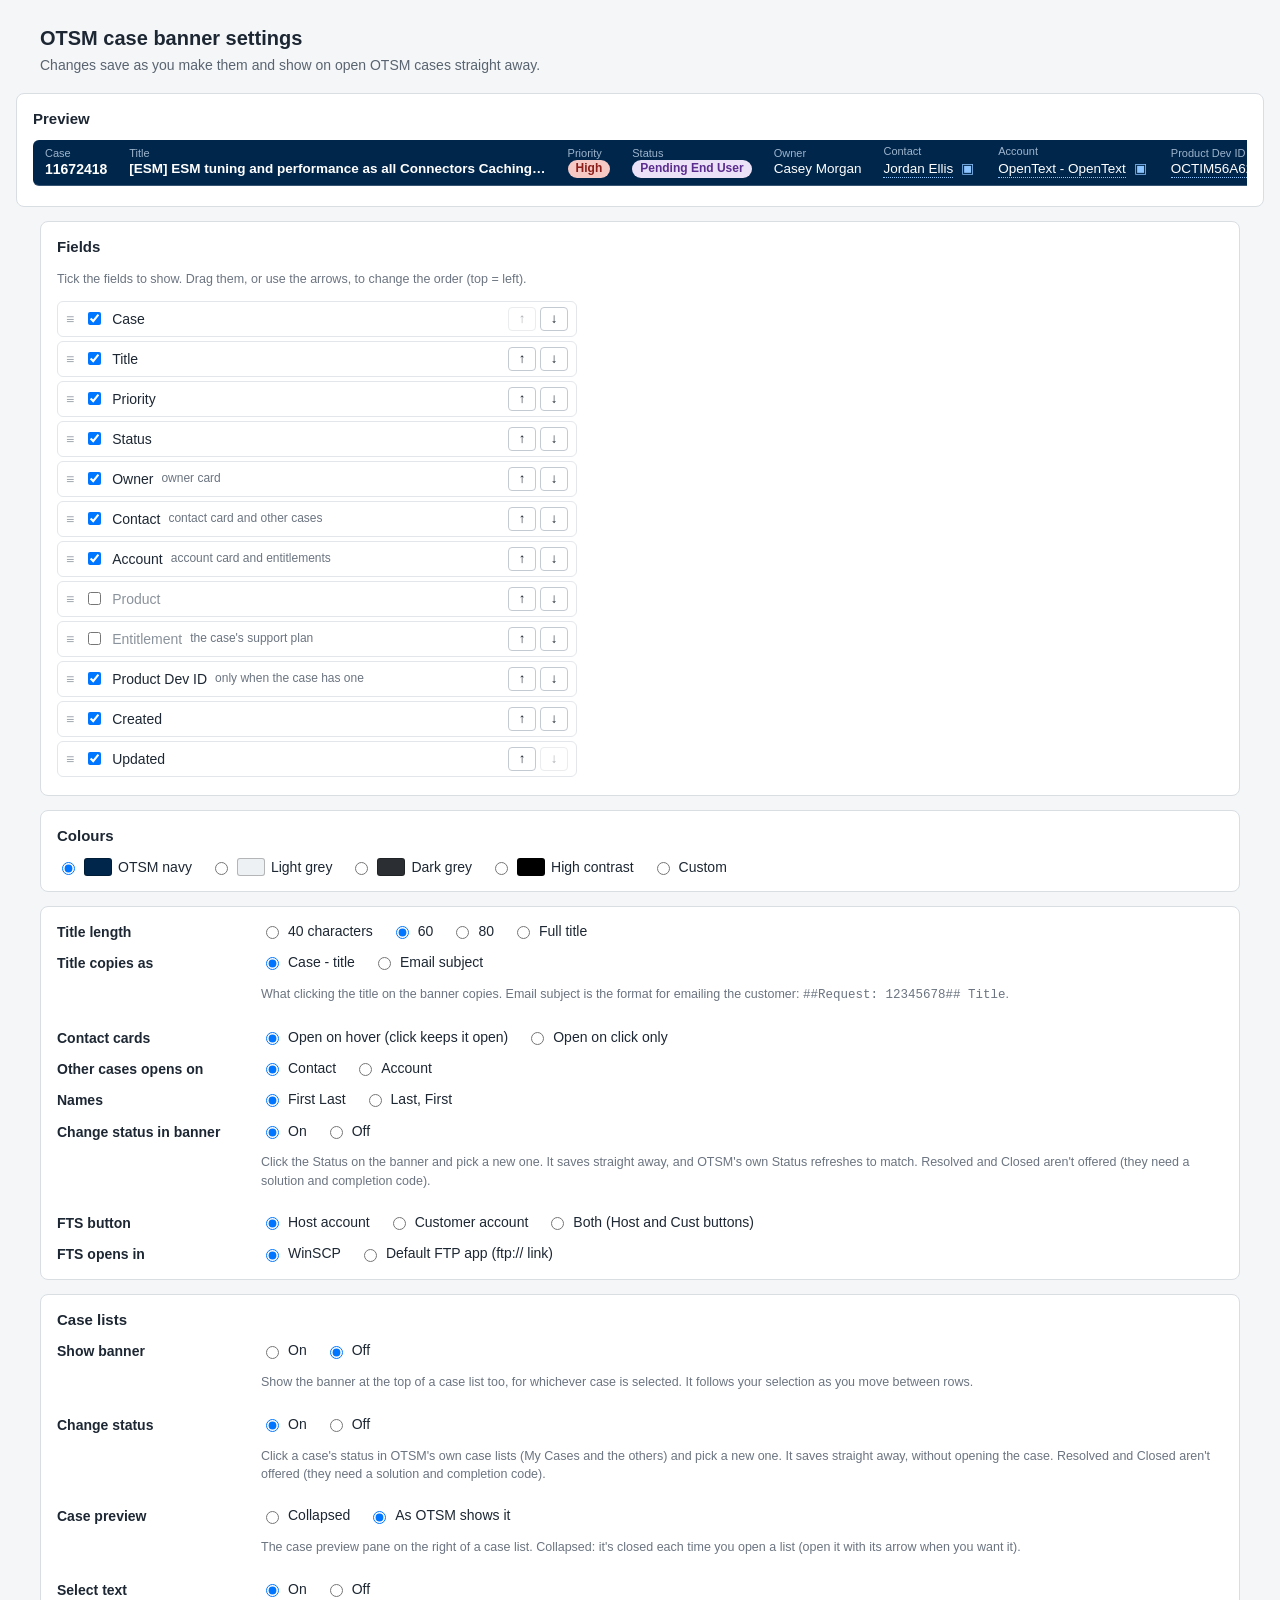
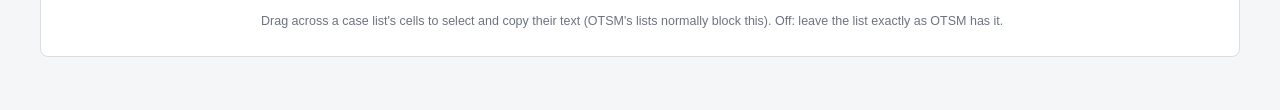
==== commit 153a9466: "1.8.0.2 (test build): title copies as an email subject (setting); copy buttons after phone numbers a" ====
--- a/extension/options.html
+++ b/extension/options.html
@@ -73,6 +73,12 @@
     <div class="row">
       <div>Title length</div>
       <div class="choices" id="titleMax"></div>
+      <div>Title copies as</div>
+      <div>
+        <div class="choices" id="titleCopy"></div>
+        <p class="hint">What clicking the title on the banner copies. Email subject is the format for emailing the
+          customer: <code>##Request: 12345678## Title</code>.</p>
+      </div>
       <div>Contact cards</div>
       <div class="choices" id="cardsOnHover"></div>
       <div>Other cases opens on</div>
--- a/extension/banner.css
+++ b/extension/banner.css
@@ -11,9 +11,10 @@
 html.otsmb-on body { padding-top: var(--otsmb-h) !important; }
 html.otsmb-on .navbar-fixed-top { top: var(--otsmb-h) !important; }
 html.otsmb-on .pl-entity-page-minimized-header { top: calc(56px + var(--otsmb-h)) !important; }
-/* A case list's whole UI (view tabs, filters, toolbar, grid) is absolutely positioned at top:56px to clear the navy nav;
-   move it below the banner too, or the banner-shifted nav covers its top row (the MY CASES / CLOSED / ID view tabs) */
-html.otsmb-on .grid-page-layout { top: calc(56px + var(--otsmb-h)) !important; }
+/* A case list's whole UI (view tabs, filters, toolbar, grid) is absolutely positioned below the navy nav; move it below
+   the banner too, or the banner-shifted nav covers its top row (the MY CASES / CLOSED / ID view tabs). SMAX sets its top
+   inline (56px, 138px while the header search is open), so add the banner as a margin instead of overriding top */
+html.otsmb-on .grid-page-layout { margin-top: var(--otsmb-h) !important; }
 
 /* When the window is narrow the title gives up room, then title and account together, then the contact (fit() in banner.js) */
 #otsmb .otsmb-col { display: flex; flex-direction: column; justify-content: center; min-width: 0; flex: none; }
@@ -89,6 +90,10 @@
 .otsmb-tel { white-space: nowrap; }
 .otsmb-float a.otsmb-teledit { margin-left: 5px; color: #6b7480; display: inline-flex; vertical-align: -1px; }
 .otsmb-float a.otsmb-teledit:hover { color: #0b5cad; text-decoration: none; }
+.otsmb-float .otsmb-copybtn { margin-left: 5px; padding: 0; border: 0; background: none; color: #6b7480; cursor: pointer; display: inline-flex; vertical-align: -1px; }
+.otsmb-float .otsmb-copybtn:hover { color: #0b5cad; }
+.otsmb-float .otsmb-copybtn.otsmb-done { color: #2e7d32; }
+.otsmb-float .otsmb-copybtn:focus:not(:focus-visible) { outline: none; }
 .otsmb-note { white-space: pre-line; background: #fff8e1; border-left: 3px solid #e8b400; padding: 4px 8px; margin-top: 4px; max-width: 520px; user-select: text; }
 .otsmb-card th { text-align: left; color: #5a6470; font-weight: 600; padding: 2px 12px 2px 0; vertical-align: top; white-space: nowrap; }
 .otsmb-card td { padding: 2px 0; user-select: text; }
